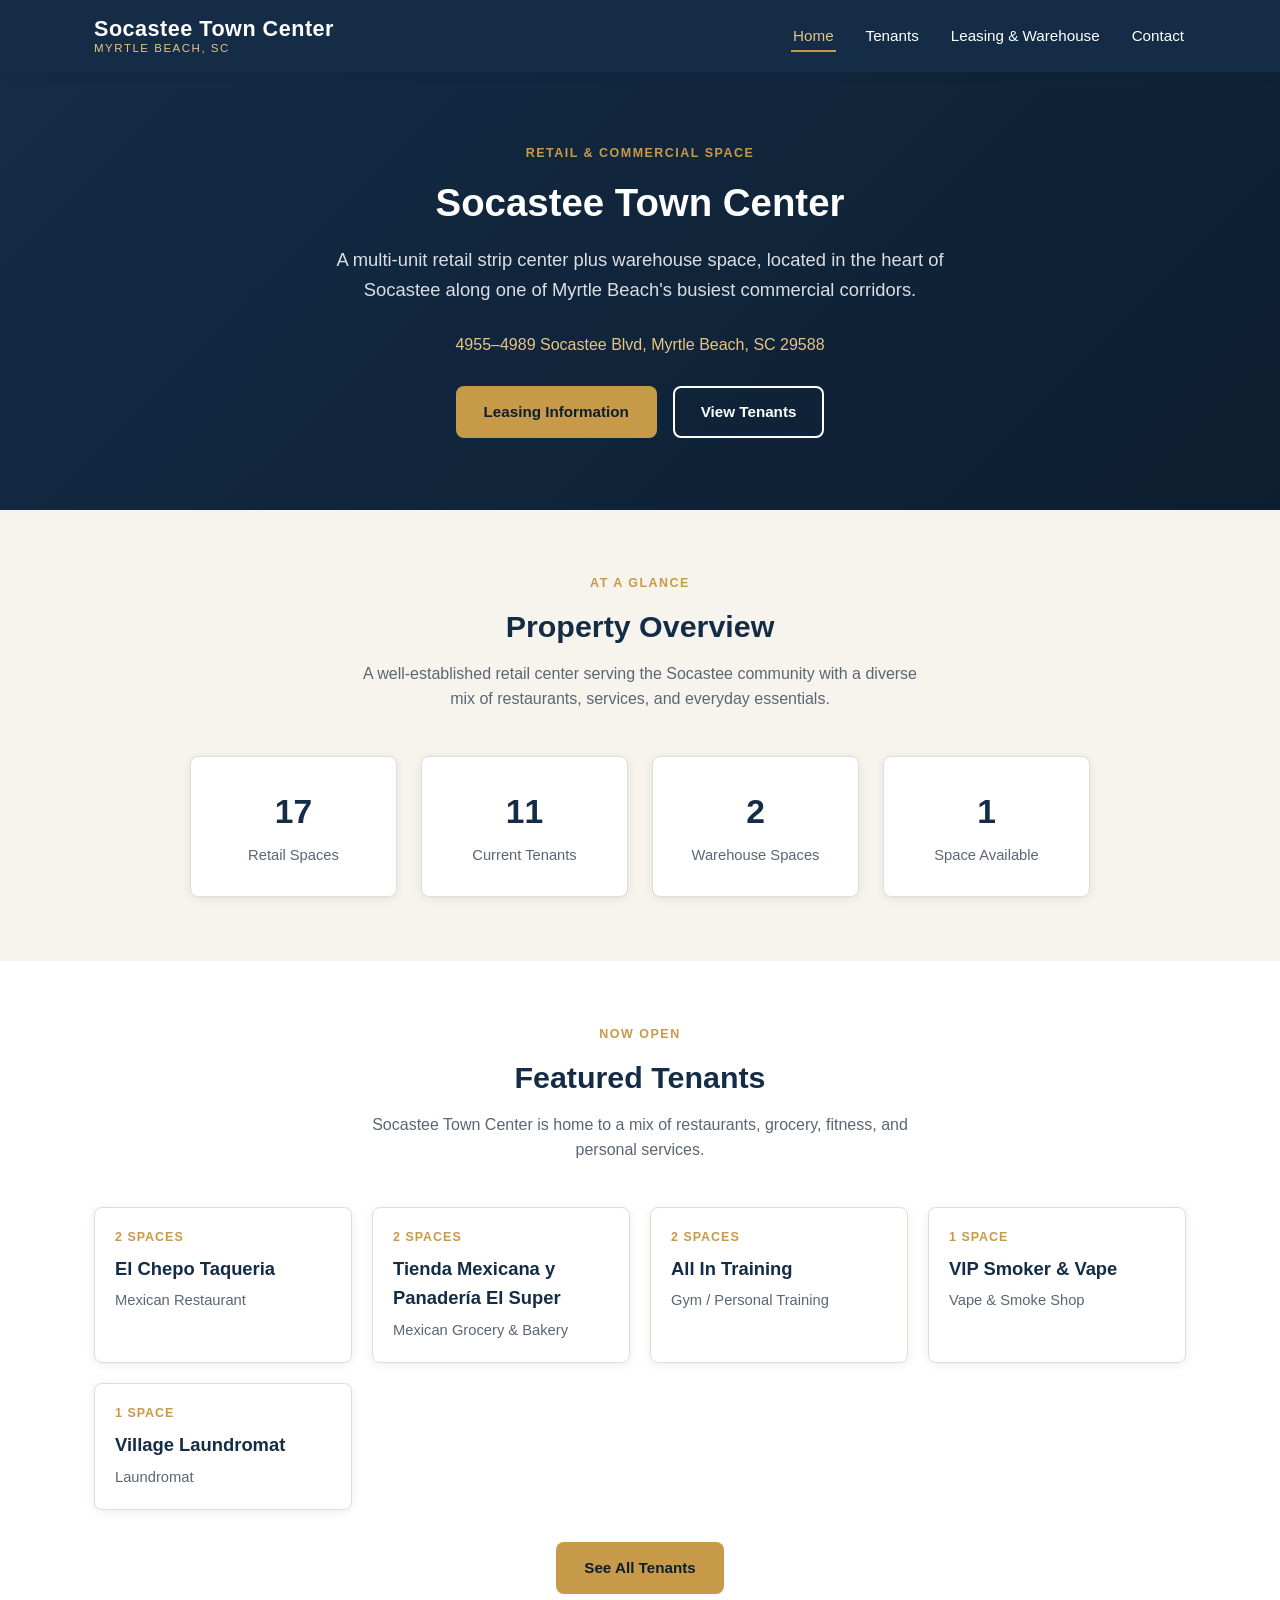
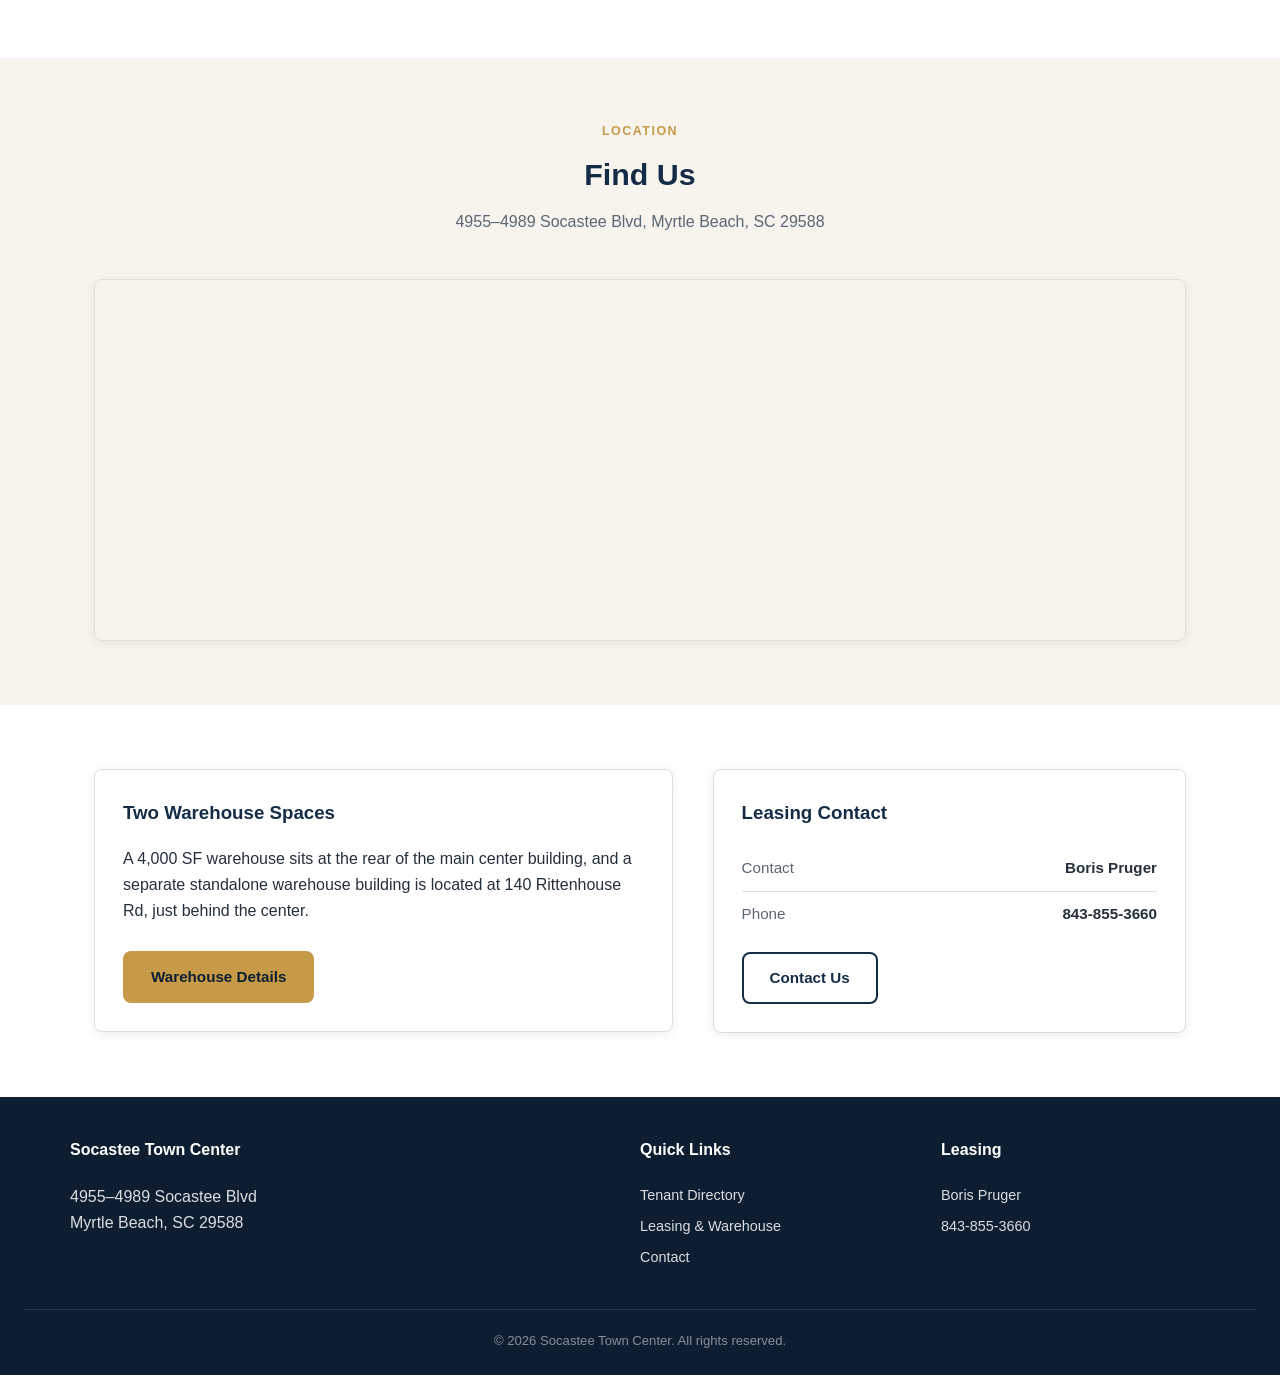
==== index.html @ 6666613f "Add Village Laundromat, update address range to 4955-4989 and tenant/space counts" ====
<!DOCTYPE html>
<html lang="en">
<head>
<meta charset="UTF-8">
<meta name="viewport" content="width=device-width, initial-scale=1.0">
<title>Socastee Town Center | Retail &amp; Warehouse Space in Myrtle Beach, SC</title>
<meta name="description" content="Socastee Town Center is a multi-unit retail strip center plus warehouse space at 4955-4989 Socastee Blvd, Myrtle Beach, SC. Leasing available.">
<link rel="stylesheet" href="css/styles.css">
</head>
<body>

<header class="site-header">
  <nav class="nav">
    <a href="index.html" class="nav-brand">
      <span class="brand-name">Socastee Town Center</span>
      <span class="brand-tag">Myrtle Beach, SC</span>
    </a>
    <button class="nav-toggle" aria-label="Toggle navigation">&#9776;</button>
    <ul class="nav-links">
      <li><a href="index.html" class="active">Home</a></li>
      <li><a href="tenants.html">Tenants</a></li>
      <li><a href="leasing.html">Leasing &amp; Warehouse</a></li>
      <li><a href="contact.html">Contact</a></li>
    </ul>
  </nav>
</header>

<section class="hero">
  <div class="container">
    <span class="eyebrow">Retail &amp; Commercial Space</span>
    <h1>Socastee Town Center</h1>
    <p>A multi-unit retail strip center plus warehouse space, located in the heart of Socastee along one of Myrtle Beach's busiest commercial corridors.</p>
    <p class="hero-address">4955&ndash;4989 Socastee Blvd, Myrtle Beach, SC 29588</p>
    <div class="btn-row">
      <a href="leasing.html" class="btn btn-gold">Leasing Information</a>
      <a href="tenants.html" class="btn btn-outline">View Tenants</a>
    </div>
  </div>
</section>

<section class="section">
  <div class="container">
    <div class="section-heading">
      <span class="eyebrow">At A Glance</span>
      <h2>Property Overview</h2>
      <p>A well-established retail center serving the Socastee community with a diverse mix of restaurants, services, and everyday essentials.</p>
    </div>
    <div class="facts-grid">
      <div class="fact-card">
        <div class="fact-number">17</div>
        <div class="fact-label">Retail Spaces</div>
      </div>
      <div class="fact-card">
        <div class="fact-number">11</div>
        <div class="fact-label">Current Tenants</div>
      </div>
      <div class="fact-card">
        <div class="fact-number">2</div>
        <div class="fact-label">Warehouse Spaces</div>
      </div>
      <div class="fact-card">
        <div class="fact-number">1</div>
        <div class="fact-label">Space Available</div>
      </div>
    </div>
  </div>
</section>

<section class="section section-alt">
  <div class="container">
    <div class="section-heading">
      <span class="eyebrow">Now Open</span>
      <h2>Featured Tenants</h2>
      <p>Socastee Town Center is home to a mix of restaurants, grocery, fitness, and personal services.</p>
    </div>
    <div class="tenant-grid">
      <div class="tenant-card">
        <span class="suite">2 Spaces</span>
        <span class="tenant-name">El Chepo Taqueria</span>
        <span class="tenant-category">Mexican Restaurant</span>
      </div>
      <div class="tenant-card">
        <span class="suite">2 Spaces</span>
        <span class="tenant-name">Tienda Mexicana y Panader&iacute;a El Super</span>
        <span class="tenant-category">Mexican Grocery &amp; Bakery</span>
      </div>
      <div class="tenant-card">
        <span class="suite">2 Spaces</span>
        <span class="tenant-name">All In Training</span>
        <span class="tenant-category">Gym / Personal Training</span>
      </div>
      <div class="tenant-card">
        <span class="suite">1 Space</span>
        <span class="tenant-name">VIP Smoker &amp; Vape</span>
        <span class="tenant-category">Vape &amp; Smoke Shop</span>
      </div>
      <div class="tenant-card">
        <span class="suite">1 Space</span>
        <span class="tenant-name">Village Laundromat</span>
        <span class="tenant-category">Laundromat</span>
      </div>
    </div>
    <div style="text-align:center; margin-top:32px;">
      <a href="tenants.html" class="btn btn-gold">See All Tenants</a>
    </div>
  </div>
</section>

<section class="section">
  <div class="container">
    <div class="section-heading">
      <span class="eyebrow">Location</span>
      <h2>Find Us</h2>
      <p>4955&ndash;4989 Socastee Blvd, Myrtle Beach, SC 29588</p>
    </div>
    <div class="map-wrap">
      <iframe
        src="https://www.google.com/maps?q=4979+Socastee+Blvd,+Myrtle+Beach,+SC+29588&output=embed"
        loading="lazy"
        referrerpolicy="no-referrer-when-downgrade"
        title="Map of Socastee Town Center">
      </iframe>
    </div>
  </div>
</section>

<section class="section section-alt">
  <div class="container">
    <div class="info-split">
      <div class="info-card">
        <h3>Two Warehouse Spaces</h3>
        <p>A 4,000 SF warehouse sits at the rear of the main center building, and a separate standalone warehouse building is located at 140 Rittenhouse Rd, just behind the center.</p>
        <a href="leasing.html" class="btn btn-gold" style="margin-top:12px;">Warehouse Details</a>
      </div>
      <div class="info-card">
        <h3>Leasing Contact</h3>
        <ul class="info-list">
          <li><span class="label">Contact</span><span class="value">Boris Pruger</span></li>
          <li><span class="label">Phone</span><span class="value"><a href="tel:8438553660">843-855-3660</a></span></li>
        </ul>
        <a href="contact.html" class="btn btn-outline" style="margin-top:16px; border-color:var(--navy); color:var(--navy);">Contact Us</a>
      </div>
    </div>
  </div>
</section>

<footer class="site-footer">
  <div class="footer-grid">
    <div>
      <h4>Socastee Town Center</h4>
      <p>4955&ndash;4989 Socastee Blvd<br>Myrtle Beach, SC 29588</p>
    </div>
    <div>
      <h4>Quick Links</h4>
      <ul>
        <li><a href="tenants.html">Tenant Directory</a></li>
        <li><a href="leasing.html">Leasing &amp; Warehouse</a></li>
        <li><a href="contact.html">Contact</a></li>
      </ul>
    </div>
    <div>
      <h4>Leasing</h4>
      <ul>
        <li>Boris Pruger</li>
        <li><a href="tel:8438553660">843-855-3660</a></li>
      </ul>
    </div>
  </div>
  <div class="footer-bottom">
    &copy; <span id="year"></span> Socastee Town Center. All rights reserved.
  </div>
</footer>

<script src="js/main.js"></script>
</body>
</html>
---- css/styles.css ----
/* Socastee Town Center - shared styles */

:root {
  --navy: #142c46;
  --navy-dark: #0d1e30;
  --gold: #c79a49;
  --gold-light: #e4c483;
  --cream: #f7f4ee;
  --text: #24303d;
  --text-light: #5b6673;
  --white: #ffffff;
  --border: #e2ddd2;
  --radius: 8px;
  --shadow: 0 2px 10px rgba(20, 44, 70, 0.08);
}

* {
  box-sizing: border-box;
}

html {
  scroll-behavior: smooth;
}

body {
  margin: 0;
  font-family: "Segoe UI", Helvetica, Arial, sans-serif;
  color: var(--text);
  background: var(--cream);
  line-height: 1.6;
}

a {
  color: inherit;
  text-decoration: none;
}

img {
  max-width: 100%;
  display: block;
}

.container {
  width: 100%;
  max-width: 1140px;
  margin: 0 auto;
  padding: 0 24px;
}

/* Header / Nav */
.site-header {
  background: var(--navy);
  color: var(--white);
  position: sticky;
  top: 0;
  z-index: 100;
  box-shadow: var(--shadow);
}

.nav {
  display: flex;
  align-items: center;
  justify-content: space-between;
  padding: 16px 24px;
  max-width: 1140px;
  margin: 0 auto;
}

.nav-brand {
  display: flex;
  flex-direction: column;
  line-height: 1.2;
}

.nav-brand .brand-name {
  font-size: 1.35rem;
  font-weight: 700;
  letter-spacing: 0.5px;
  color: var(--white);
}

.nav-brand .brand-tag {
  font-size: 0.72rem;
  text-transform: uppercase;
  letter-spacing: 1.5px;
  color: var(--gold-light);
}

.nav-links {
  display: flex;
  gap: 28px;
  list-style: none;
  margin: 0;
  padding: 0;
}

.nav-links a {
  font-size: 0.95rem;
  font-weight: 500;
  color: var(--white);
  padding: 6px 2px;
  border-bottom: 2px solid transparent;
  transition: border-color 0.2s ease, color 0.2s ease;
}

.nav-links a:hover,
.nav-links a.active {
  color: var(--gold-light);
  border-bottom-color: var(--gold);
}

.nav-toggle {
  display: none;
  background: none;
  border: 1px solid rgba(255, 255, 255, 0.4);
  border-radius: 6px;
  color: var(--white);
  font-size: 1.1rem;
  padding: 6px 10px;
  cursor: pointer;
}

/* Hero */
.hero {
  background: linear-gradient(135deg, var(--navy) 0%, var(--navy-dark) 100%);
  color: var(--white);
  padding: 72px 24px;
  text-align: center;
}

.hero h1 {
  font-size: 2.4rem;
  margin: 0 0 12px;
}

.hero p {
  font-size: 1.15rem;
  color: rgba(255, 255, 255, 0.85);
  max-width: 640px;
  margin: 0 auto 28px;
}

.hero .hero-address {
  font-size: 1rem;
  color: var(--gold-light);
  margin-bottom: 28px;
}

.btn {
  display: inline-block;
  padding: 12px 26px;
  border-radius: var(--radius);
  font-weight: 600;
  font-size: 0.95rem;
  cursor: pointer;
  border: 2px solid transparent;
  transition: transform 0.15s ease, box-shadow 0.15s ease;
}

.btn:hover {
  transform: translateY(-1px);
}

.btn-gold {
  background: var(--gold);
  color: var(--navy-dark);
}

.btn-gold:hover {
  background: var(--gold-light);
}

.btn-outline {
  background: transparent;
  border-color: var(--white);
  color: var(--white);
}

.btn-outline:hover {
  background: rgba(255, 255, 255, 0.1);
}

.btn-row {
  display: flex;
  gap: 16px;
  justify-content: center;
  flex-wrap: wrap;
}

/* Sections */
.section {
  padding: 64px 24px;
}

.section-alt {
  background: var(--white);
}

.section-heading {
  text-align: center;
  margin-bottom: 44px;
}

.section-heading h2 {
  font-size: 1.9rem;
  margin: 0 0 10px;
  color: var(--navy);
}

.section-heading p {
  color: var(--text-light);
  max-width: 560px;
  margin: 0 auto;
}

.eyebrow {
  text-transform: uppercase;
  letter-spacing: 1.5px;
  font-size: 0.78rem;
  font-weight: 700;
  color: var(--gold);
  display: block;
  margin-bottom: 8px;
}

/* Facts / stats */
.facts-grid {
  display: grid;
  grid-template-columns: repeat(auto-fit, minmax(160px, 1fr));
  gap: 24px;
  max-width: 900px;
  margin: 0 auto;
}

.fact-card {
  background: var(--white);
  border: 1px solid var(--border);
  border-radius: var(--radius);
  padding: 28px 16px;
  text-align: center;
  box-shadow: var(--shadow);
}

.fact-card .fact-number {
  font-size: 2.1rem;
  font-weight: 700;
  color: var(--navy);
}

.fact-card .fact-label {
  color: var(--text-light);
  font-size: 0.92rem;
  margin-top: 6px;
}

/* Tenant cards */
.tenant-grid {
  display: grid;
  grid-template-columns: repeat(auto-fill, minmax(240px, 1fr));
  gap: 20px;
}

.tenant-card {
  background: var(--white);
  border: 1px solid var(--border);
  border-radius: var(--radius);
  padding: 20px;
  box-shadow: var(--shadow);
  display: flex;
  flex-direction: column;
  gap: 6px;
}

.tenant-card .suite {
  font-size: 0.78rem;
  text-transform: uppercase;
  letter-spacing: 1px;
  color: var(--gold);
  font-weight: 700;
}

.tenant-card .tenant-name {
  font-size: 1.15rem;
  font-weight: 700;
  color: var(--navy);
}

.tenant-card .tenant-category {
  color: var(--text-light);
  font-size: 0.92rem;
}

.tenant-card .two-space-badge {
  display: inline-block;
  margin-top: 4px;
  font-size: 0.75rem;
  background: var(--cream);
  border: 1px solid var(--border);
  color: var(--text-light);
  padding: 2px 8px;
  border-radius: 20px;
  width: fit-content;
}

.tenant-card--placeholder {
  border: 1px dashed #c7b98f;
  background: #fbf8f1;
}

.tenant-card--placeholder .tenant-name {
  color: var(--text-light);
  font-style: italic;
}

.needs-info-badge {
  display: inline-block;
  margin-top: 4px;
  font-size: 0.72rem;
  font-weight: 700;
  text-transform: uppercase;
  letter-spacing: 0.5px;
  color: #9a6b1f;
  background: #f3e3c4;
  padding: 3px 8px;
  border-radius: 4px;
  width: fit-content;
}

/* Warehouse / leasing */
.info-split {
  display: grid;
  grid-template-columns: 1.1fr 0.9fr;
  gap: 40px;
  align-items: start;
}

@media (max-width: 800px) {
  .info-split {
    grid-template-columns: 1fr;
  }
}

.info-card {
  background: var(--white);
  border: 1px solid var(--border);
  border-radius: var(--radius);
  padding: 28px;
  box-shadow: var(--shadow);
}

.info-card h3 {
  color: var(--navy);
  margin-top: 0;
}

.info-list {
  list-style: none;
  padding: 0;
  margin: 16px 0 0;
}

.info-list li {
  padding: 10px 0;
  border-bottom: 1px solid var(--border);
  display: flex;
  justify-content: space-between;
  gap: 16px;
  font-size: 0.95rem;
}

.info-list li:last-child {
  border-bottom: none;
}

.info-list .label {
  color: var(--text-light);
}

.info-list .value {
  font-weight: 600;
  text-align: right;
}

/* Map */
.map-wrap {
  border-radius: var(--radius);
  overflow: hidden;
  box-shadow: var(--shadow);
  border: 1px solid var(--border);
}

.map-wrap iframe {
  width: 100%;
  height: 360px;
  border: 0;
  display: block;
}

/* Contact form */
.contact-grid {
  display: grid;
  grid-template-columns: 1fr 1fr;
  gap: 40px;
}

@media (max-width: 800px) {
  .contact-grid {
    grid-template-columns: 1fr;
  }
}

.form-group {
  margin-bottom: 18px;
}

.form-group label {
  display: block;
  font-size: 0.88rem;
  font-weight: 600;
  margin-bottom: 6px;
  color: var(--navy);
}

.form-group input,
.form-group textarea {
  width: 100%;
  padding: 10px 12px;
  border: 1px solid var(--border);
  border-radius: 6px;
  font-family: inherit;
  font-size: 0.95rem;
  background: var(--white);
}

.form-group textarea {
  resize: vertical;
  min-height: 120px;
}

/* Footer */
.site-footer {
  background: var(--navy-dark);
  color: rgba(255, 255, 255, 0.85);
  padding: 40px 24px 24px;
}

.footer-grid {
  display: grid;
  grid-template-columns: 2fr 1fr 1fr;
  gap: 32px;
  max-width: 1140px;
  margin: 0 auto;
}

@media (max-width: 700px) {
  .footer-grid {
    grid-template-columns: 1fr;
  }
}

.site-footer h4 {
  color: var(--white);
  margin-top: 0;
  font-size: 1rem;
}

.site-footer ul {
  list-style: none;
  padding: 0;
  margin: 0;
}

.site-footer li {
  margin-bottom: 8px;
  font-size: 0.9rem;
}

.site-footer a:hover {
  color: var(--gold-light);
}

.footer-bottom {
  text-align: center;
  font-size: 0.82rem;
  color: rgba(255, 255, 255, 0.5);
  margin-top: 32px;
  padding-top: 20px;
  border-top: 1px solid rgba(255, 255, 255, 0.1);
}

/* Page header (interior pages) */
.page-header {
  background: var(--navy);
  color: var(--white);
  padding: 48px 24px;
  text-align: center;
}

.page-header h1 {
  margin: 0 0 8px;
  font-size: 2rem;
}

.page-header p {
  color: rgba(255, 255, 255, 0.8);
  margin: 0;
}

/* Mobile nav */
@media (max-width: 760px) {
  .nav-toggle {
    display: inline-block;
  }

  .nav-links {
    position: absolute;
    top: 100%;
    left: 0;
    right: 0;
    background: var(--navy);
    flex-direction: column;
    gap: 0;
    max-height: 0;
    overflow: hidden;
    transition: max-height 0.25s ease;
  }

  .nav-links.open {
    max-height: 400px;
  }

  .nav-links li {
    border-top: 1px solid rgba(255, 255, 255, 0.1);
  }

  .nav-links a {
    display: block;
    padding: 14px 24px;
    border-bottom: none;
  }
}
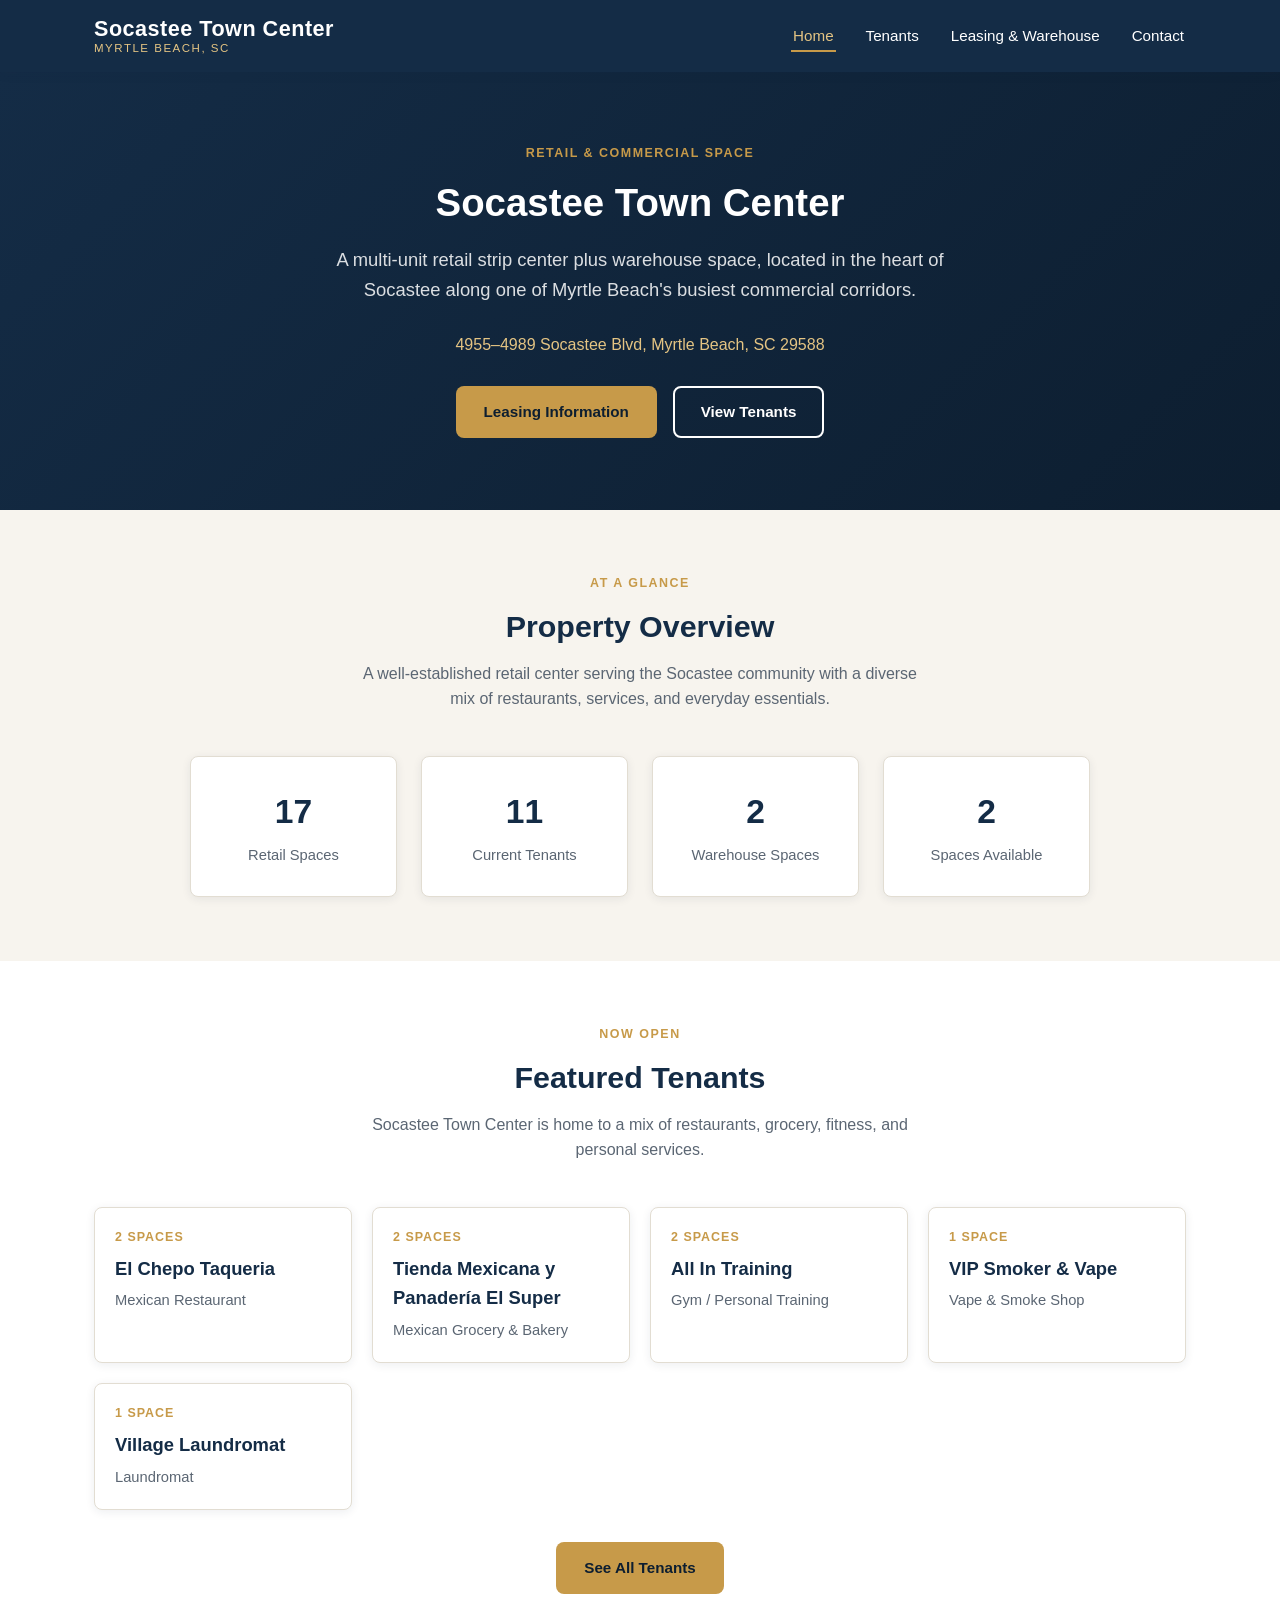
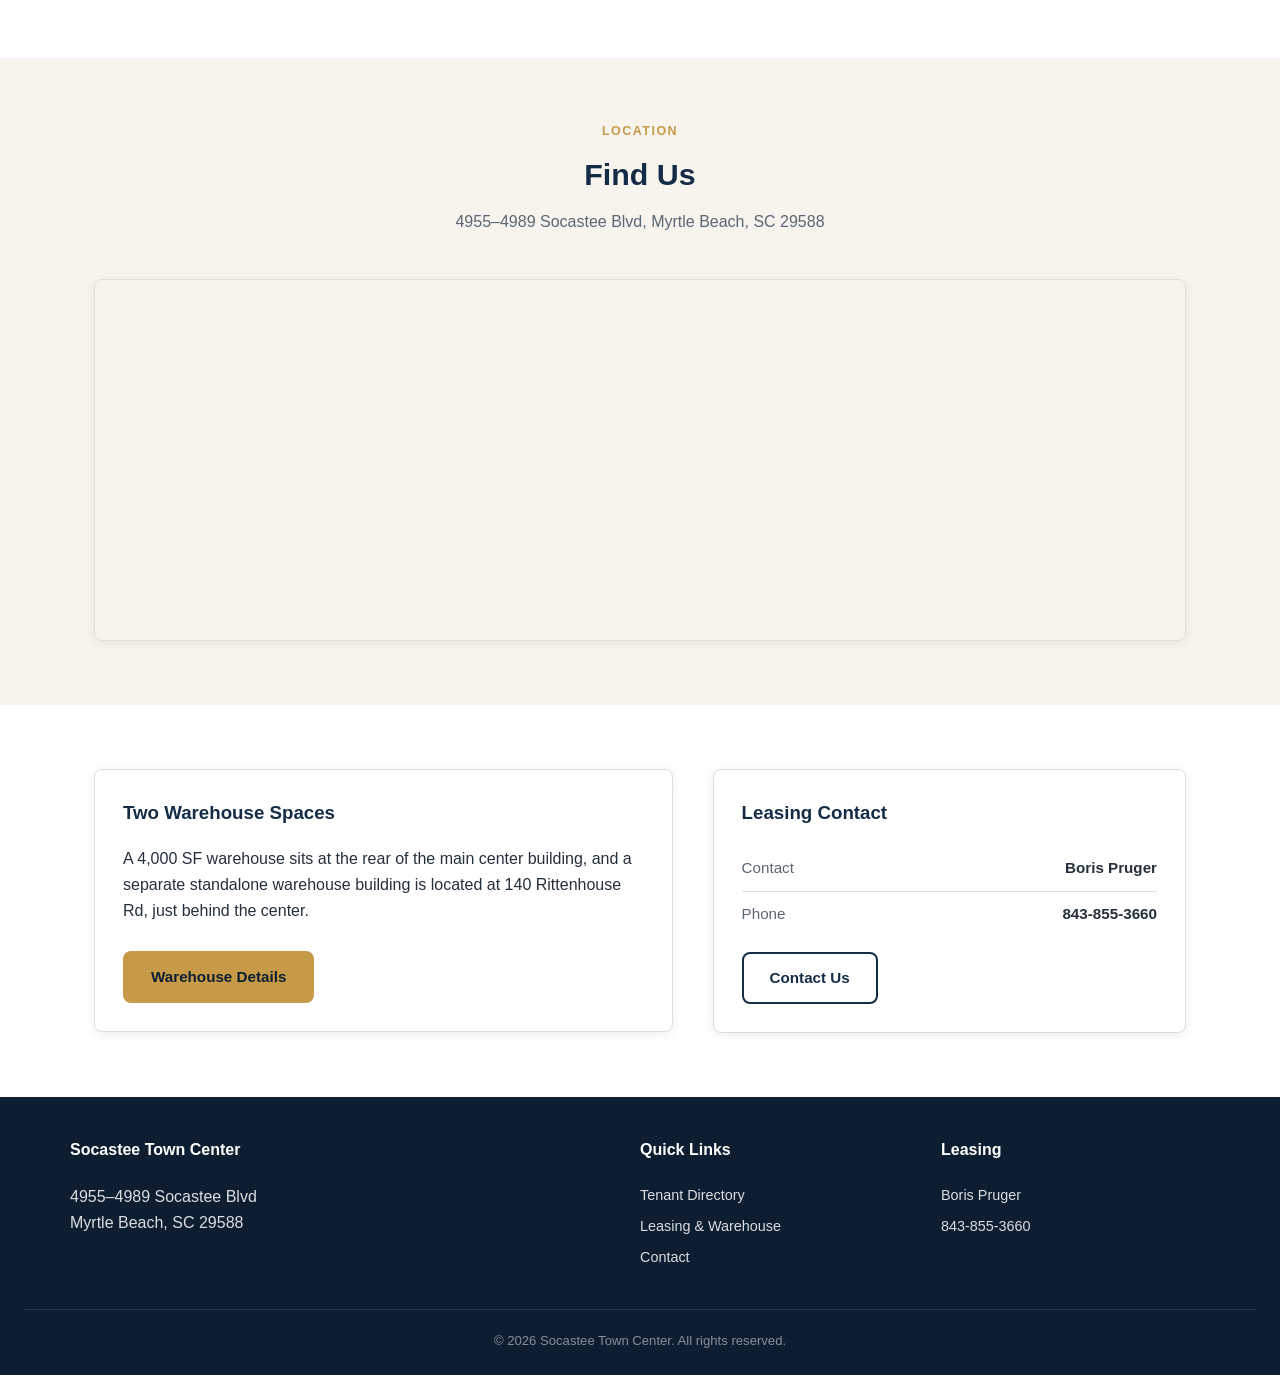
==== commit 1cbe82ad: "Add warehouse as second available space, link inquiries to contact page" ====
--- a/index.html
+++ b/index.html
@@ -59,8 +59,8 @@
         <div class="fact-label">Warehouse Spaces</div>
       </div>
       <div class="fact-card">
-        <div class="fact-number">1</div>
-        <div class="fact-label">Space Available</div>
+        <div class="fact-number">2</div>
+        <div class="fact-label">Spaces Available</div>
       </div>
     </div>
   </div>
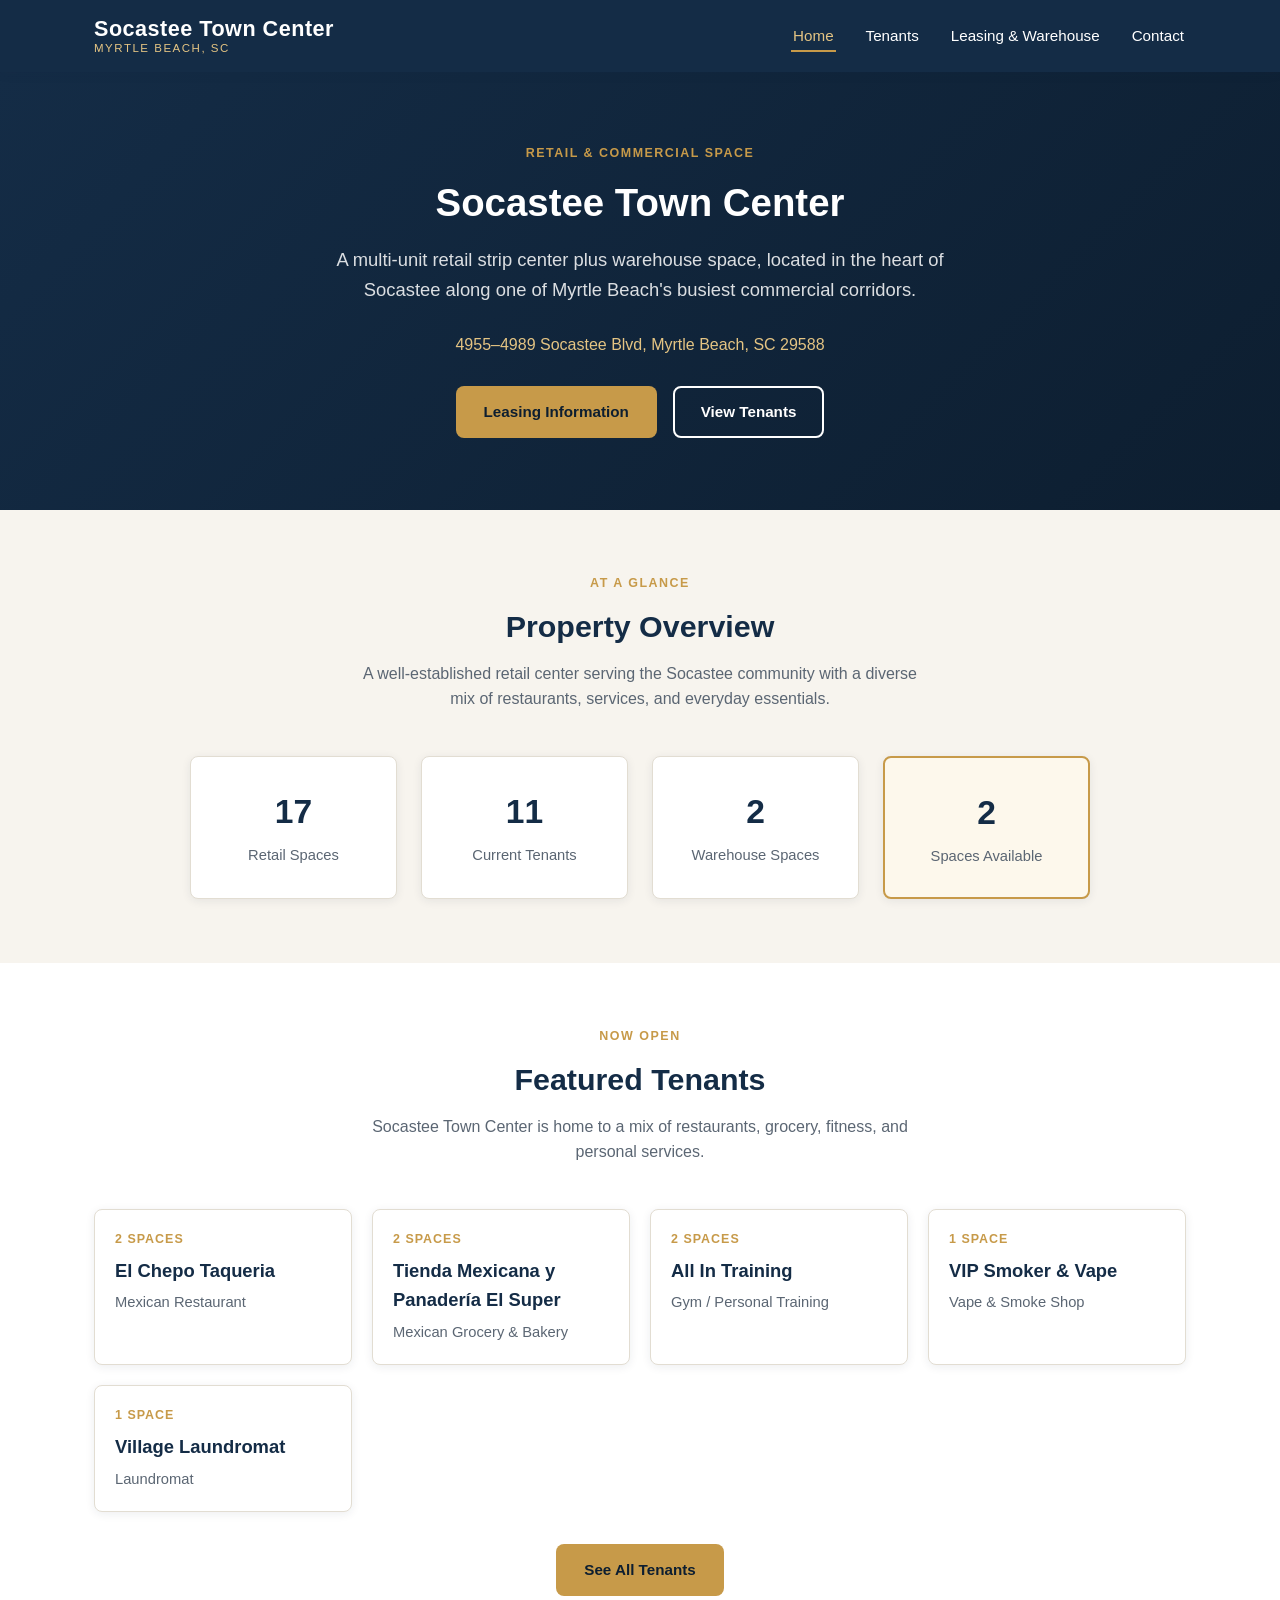
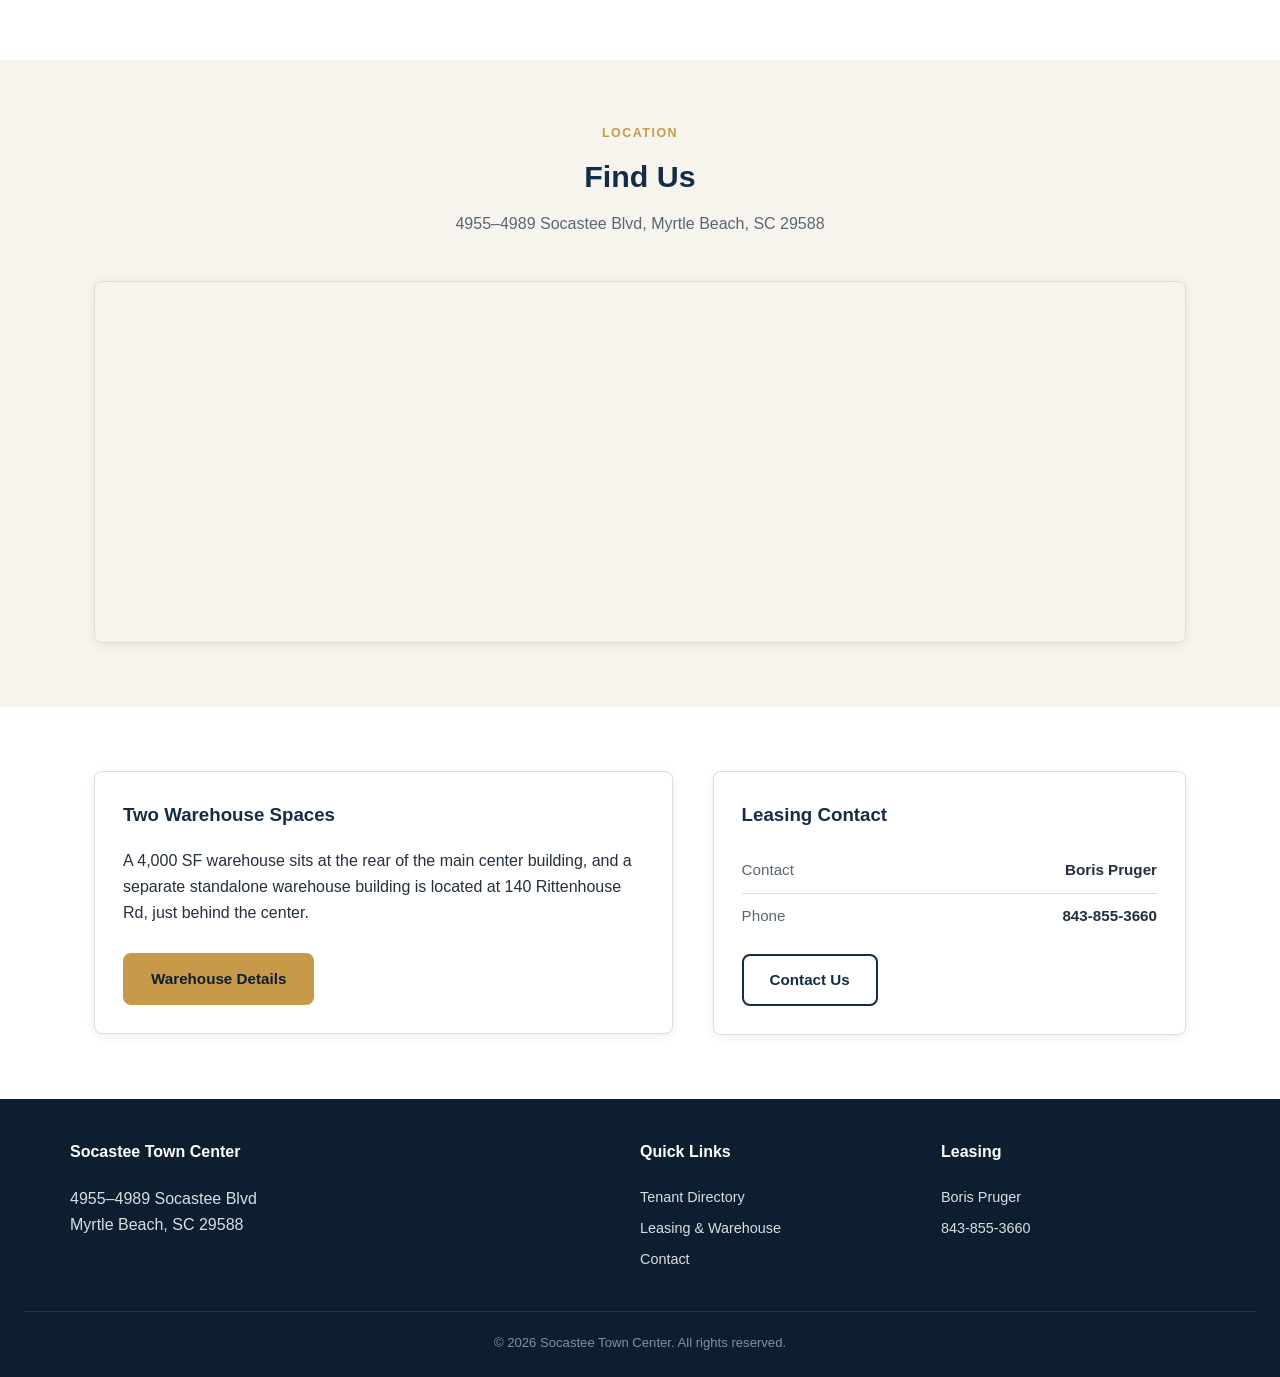
==== commit 73f3f209: "Match Spaces Available fact card styling to available-space cards" ====
--- a/index.html
+++ b/index.html
@@ -58,10 +58,10 @@
         <div class="fact-number">2</div>
         <div class="fact-label">Warehouse Spaces</div>
       </div>
-      <div class="fact-card">
+      <a href="contact.html" class="fact-card fact-card--link" style="border: 2px solid var(--gold); background:#fdf8ec;">
         <div class="fact-number">2</div>
         <div class="fact-label">Spaces Available</div>
-      </div>
+      </a>
     </div>
   </div>
 </section>
--- a/css/styles.css
+++ b/css/styles.css
@@ -253,6 +253,18 @@
   margin-top: 6px;
 }
 
+.fact-card--link {
+  display: block;
+  text-decoration: none;
+  transition: transform 0.15s ease, box-shadow 0.15s ease;
+}
+
+.fact-card--link:hover {
+  transform: translateY(-2px);
+  box-shadow: 0 4px 16px rgba(20, 44, 70, 0.14);
+  border-color: var(--gold);
+}
+
 /* Tenant cards */
 .tenant-grid {
   display: grid;
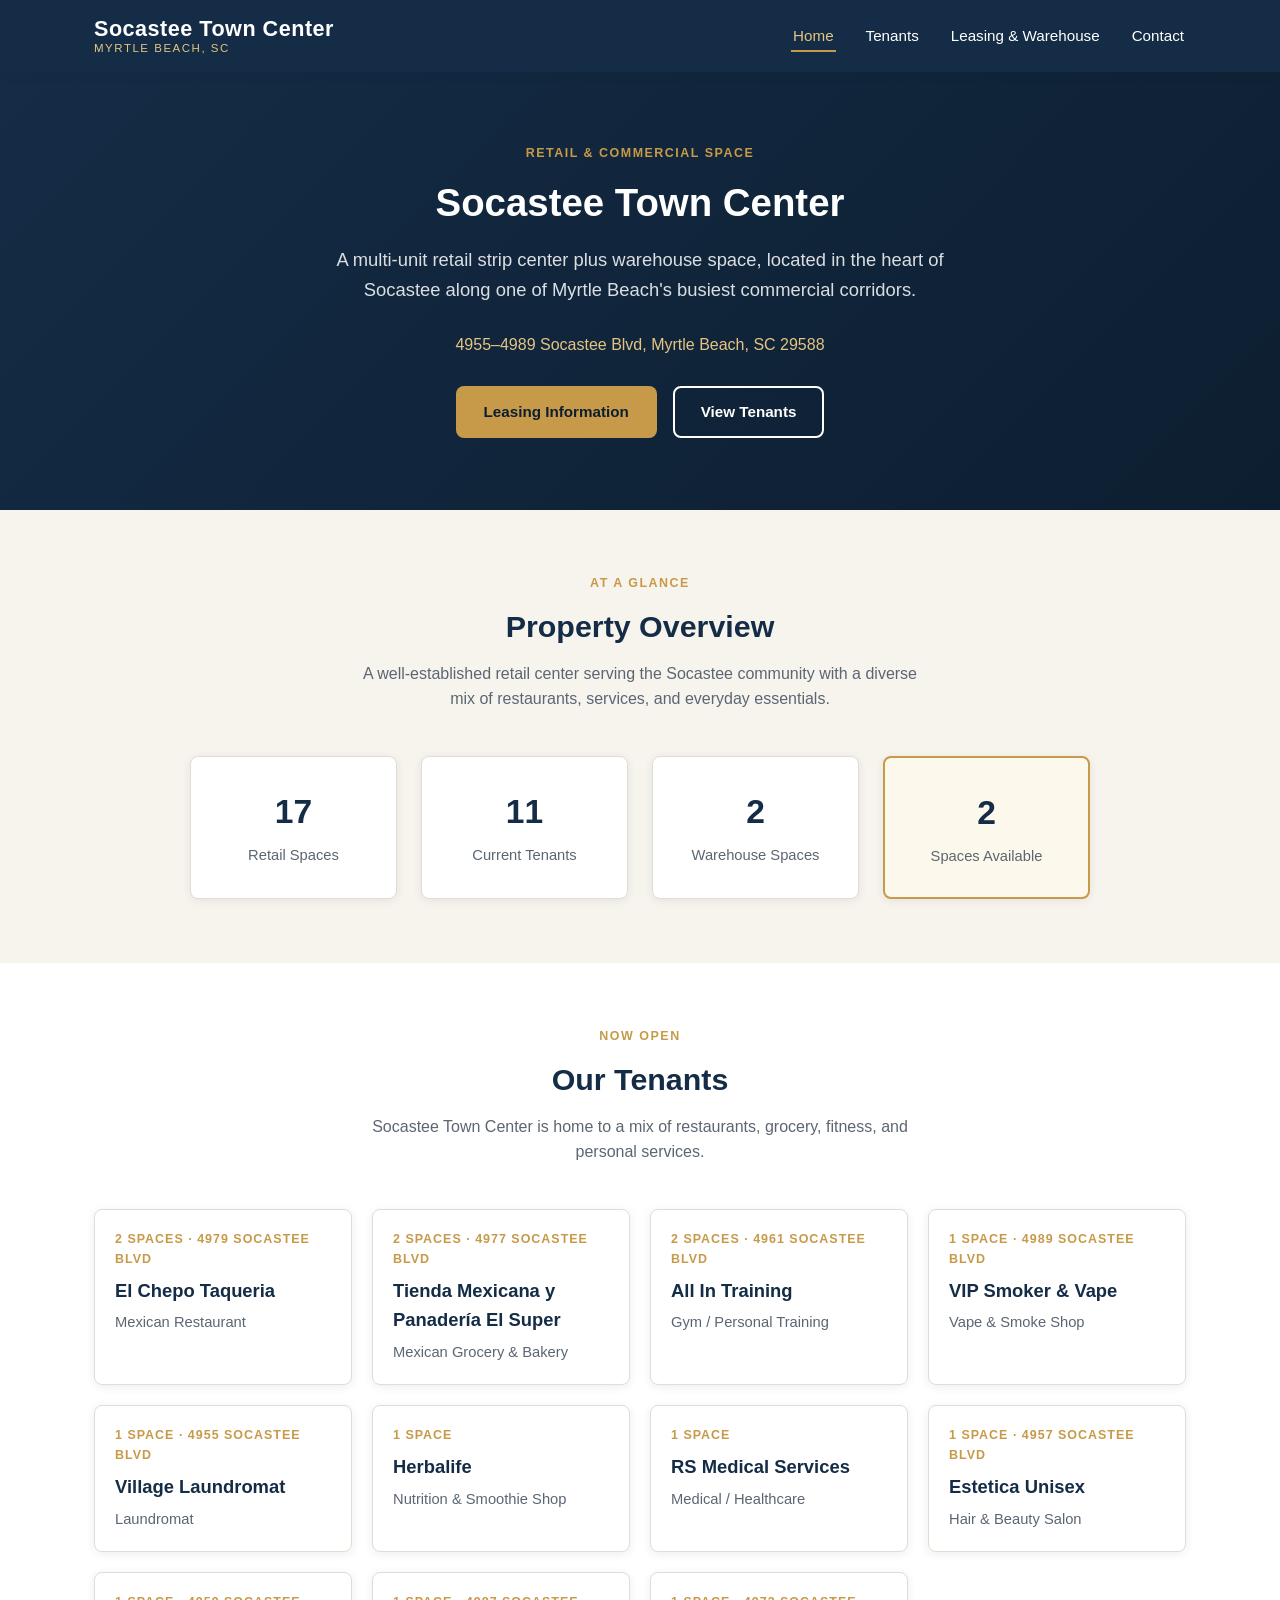
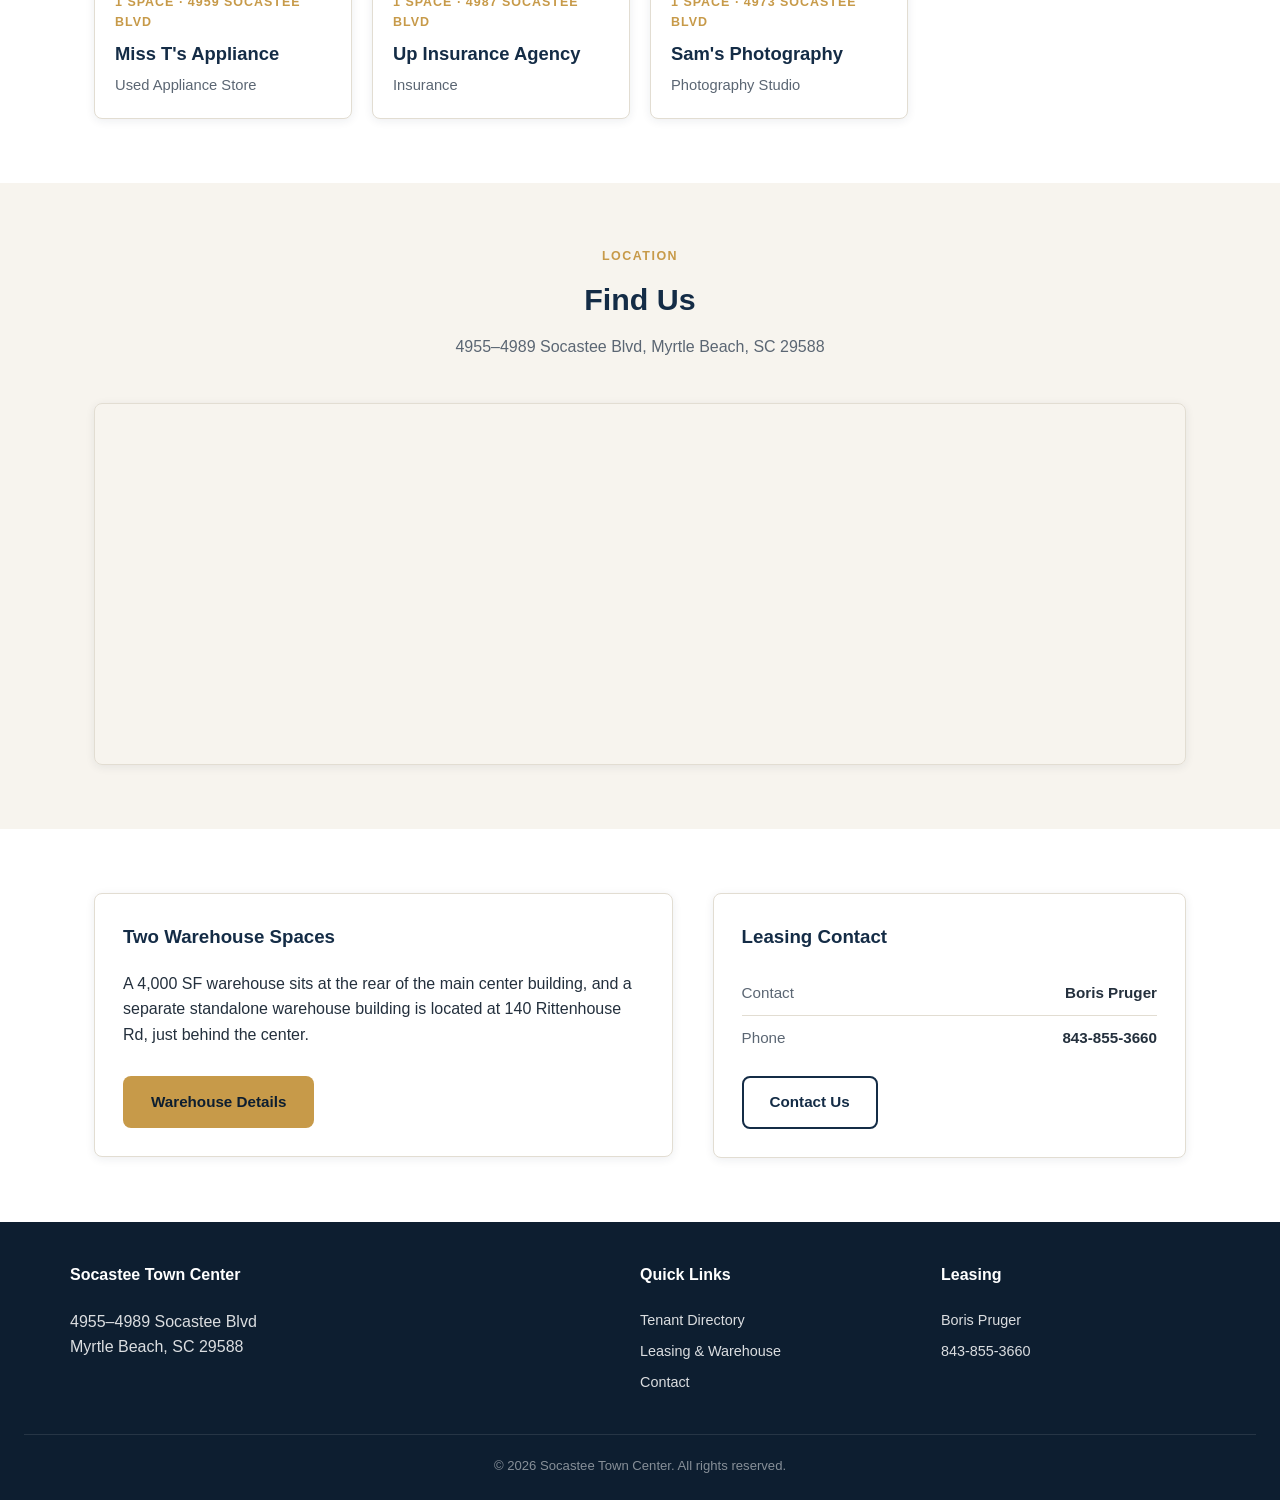
==== commit 1e74e9b0: "Replace featured tenants section with full tenant list on homepage" ====
--- a/index.html
+++ b/index.html
@@ -70,38 +70,65 @@
   <div class="container">
     <div class="section-heading">
       <span class="eyebrow">Now Open</span>
-      <h2>Featured Tenants</h2>
+      <h2>Our Tenants</h2>
       <p>Socastee Town Center is home to a mix of restaurants, grocery, fitness, and personal services.</p>
     </div>
     <div class="tenant-grid">
       <div class="tenant-card">
-        <span class="suite">2 Spaces</span>
+        <span class="suite">2 Spaces &middot; 4979 Socastee Blvd</span>
         <span class="tenant-name">El Chepo Taqueria</span>
         <span class="tenant-category">Mexican Restaurant</span>
       </div>
       <div class="tenant-card">
-        <span class="suite">2 Spaces</span>
+        <span class="suite">2 Spaces &middot; 4977 Socastee Blvd</span>
         <span class="tenant-name">Tienda Mexicana y Panader&iacute;a El Super</span>
         <span class="tenant-category">Mexican Grocery &amp; Bakery</span>
       </div>
       <div class="tenant-card">
-        <span class="suite">2 Spaces</span>
+        <span class="suite">2 Spaces &middot; 4961 Socastee Blvd</span>
         <span class="tenant-name">All In Training</span>
         <span class="tenant-category">Gym / Personal Training</span>
       </div>
       <div class="tenant-card">
-        <span class="suite">1 Space</span>
+        <span class="suite">1 Space &middot; 4989 Socastee Blvd</span>
         <span class="tenant-name">VIP Smoker &amp; Vape</span>
         <span class="tenant-category">Vape &amp; Smoke Shop</span>
       </div>
       <div class="tenant-card">
-        <span class="suite">1 Space</span>
+        <span class="suite">1 Space &middot; 4955 Socastee Blvd</span>
         <span class="tenant-name">Village Laundromat</span>
         <span class="tenant-category">Laundromat</span>
       </div>
-    </div>
-    <div style="text-align:center; margin-top:32px;">
-      <a href="tenants.html" class="btn btn-gold">See All Tenants</a>
+      <div class="tenant-card">
+        <span class="suite">1 Space</span>
+        <span class="tenant-name">Herbalife</span>
+        <span class="tenant-category">Nutrition &amp; Smoothie Shop</span>
+      </div>
+      <div class="tenant-card">
+        <span class="suite">1 Space</span>
+        <span class="tenant-name">RS Medical Services</span>
+        <span class="tenant-category">Medical / Healthcare</span>
+      </div>
+      <div class="tenant-card">
+        <span class="suite">1 Space &middot; 4957 Socastee Blvd</span>
+        <span class="tenant-name">Estetica Unisex</span>
+        <span class="tenant-category">Hair &amp; Beauty Salon</span>
+      </div>
+      <div class="tenant-card">
+        <span class="suite">1 Space &middot; 4959 Socastee Blvd</span>
+        <span class="tenant-name">Miss T's Appliance</span>
+        <span class="tenant-category">Used Appliance Store</span>
+      </div>
+      <div class="tenant-card">
+        <span class="suite">1 Space &middot; 4987 Socastee Blvd</span>
+        <span class="tenant-name">Up Insurance Agency</span>
+        <span class="tenant-category">Insurance</span>
+      </div>
+      <div class="tenant-card">
+        <span class="suite">1 Space &middot; 4973 Socastee Blvd</span>
+        <span class="tenant-name">Sam's Photography</span>
+        <span class="tenant-category">Photography Studio</span>
+      </div>
     </div>
   </div>
 </section>
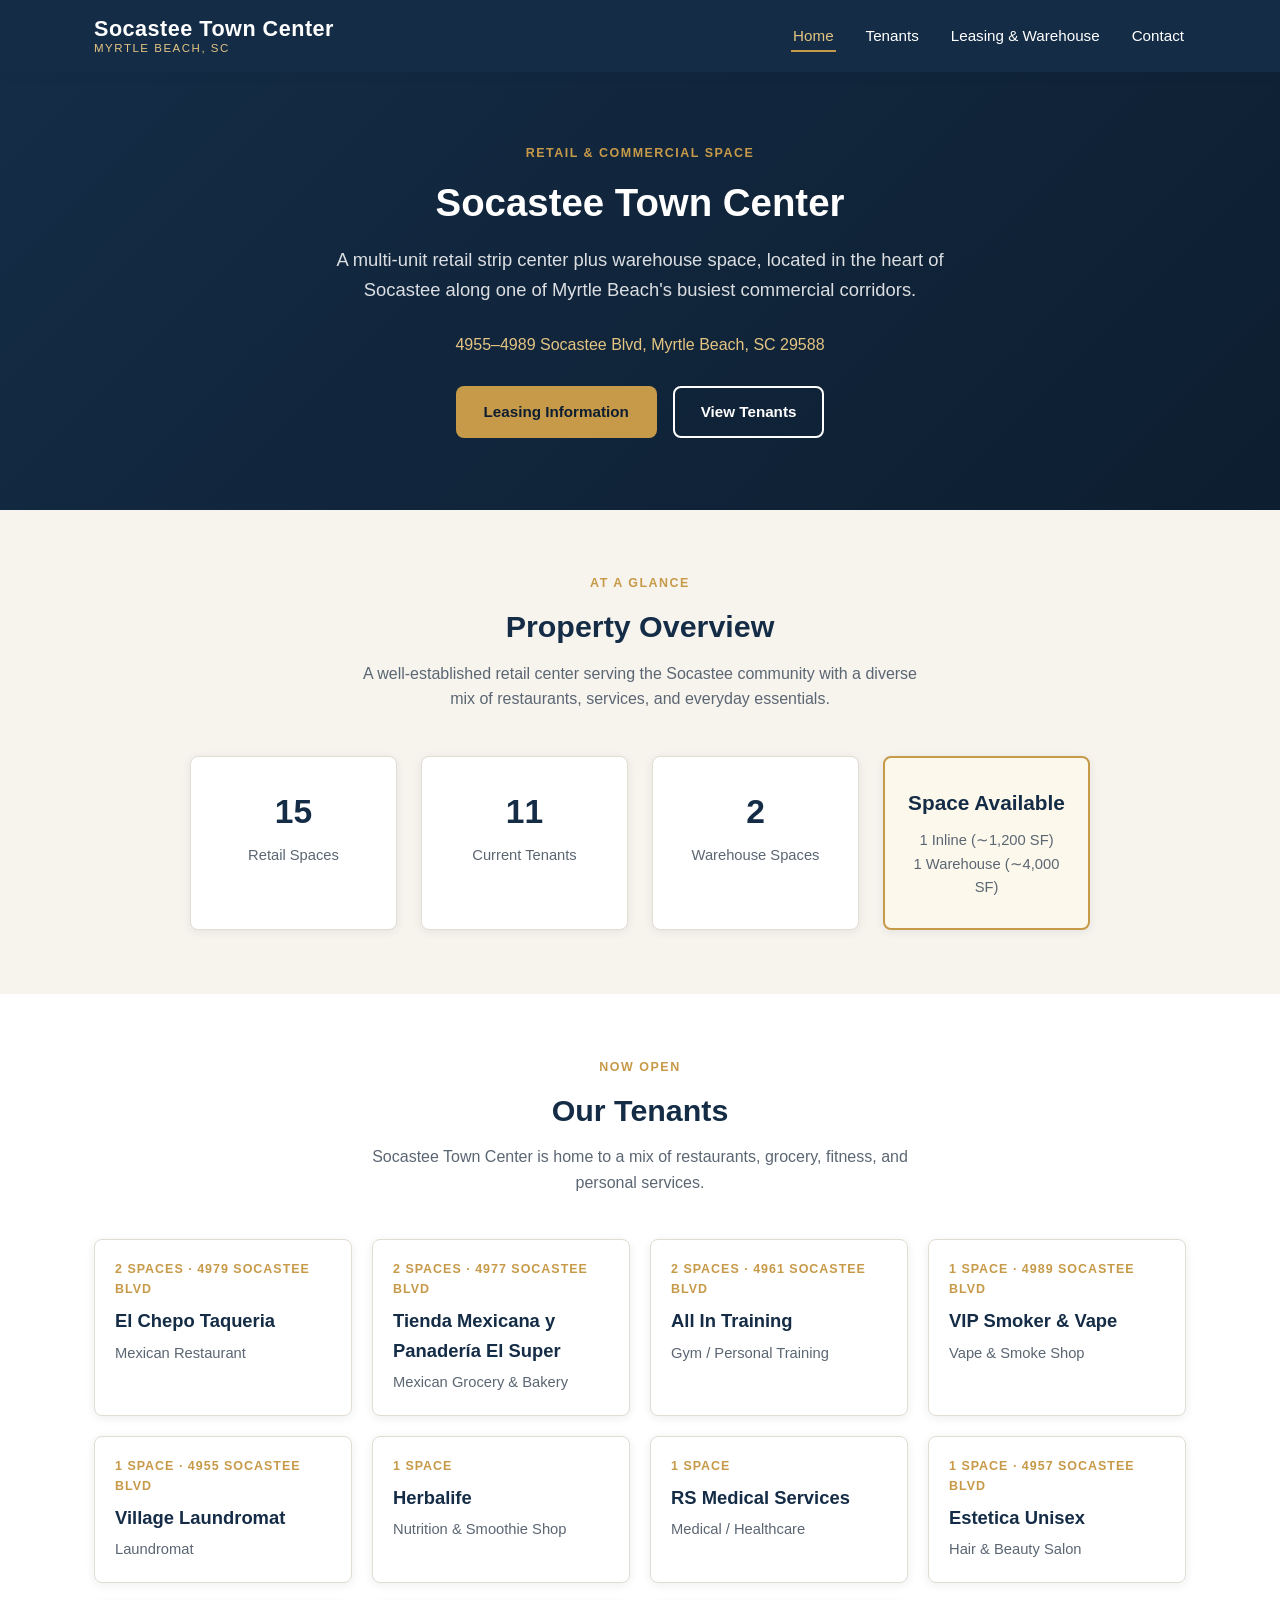
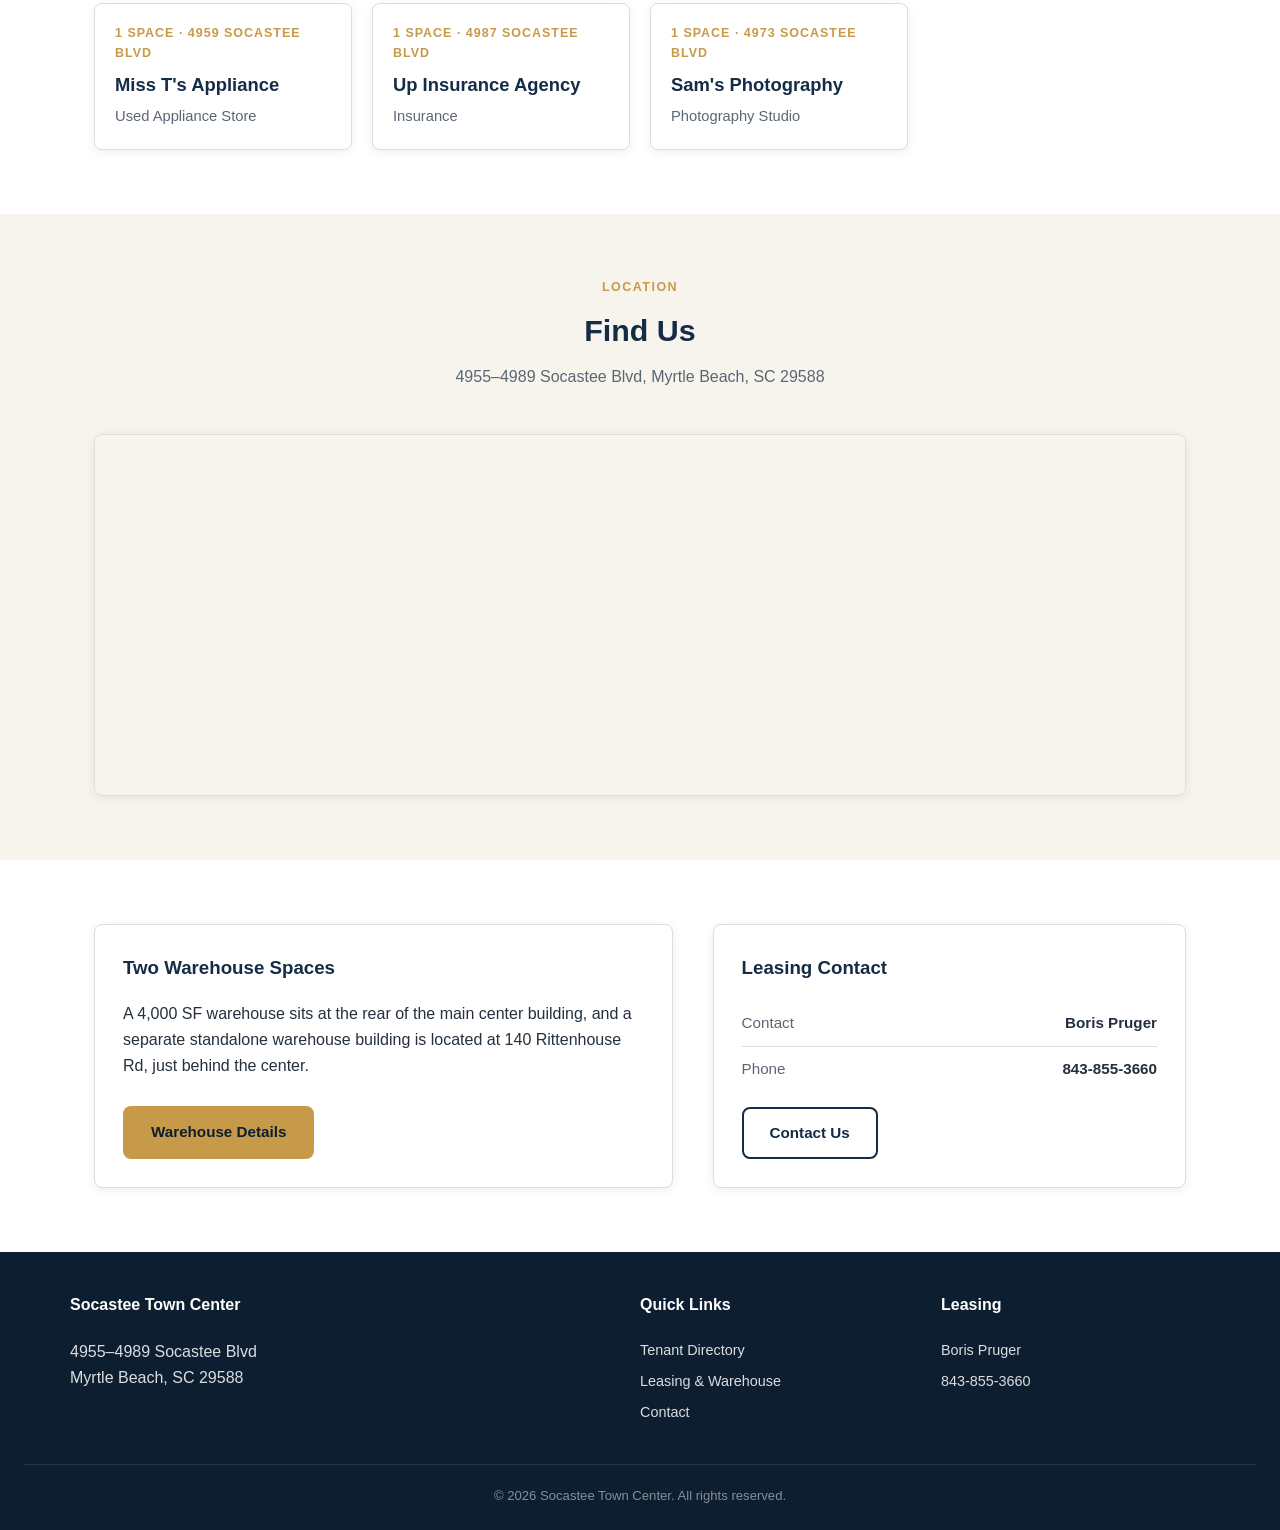
==== commit 01f6e5f2: "Update retail space count to 15 and detail the two available spaces with square footage" ====
--- a/index.html
+++ b/index.html
@@ -47,7 +47,7 @@
     </div>
     <div class="facts-grid">
       <div class="fact-card">
-        <div class="fact-number">17</div>
+        <div class="fact-number">15</div>
         <div class="fact-label">Retail Spaces</div>
       </div>
       <div class="fact-card">
@@ -59,8 +59,11 @@
         <div class="fact-label">Warehouse Spaces</div>
       </div>
       <a href="contact.html" class="fact-card fact-card--link" style="border: 2px solid var(--gold); background:#fdf8ec;">
-        <div class="fact-number">2</div>
-        <div class="fact-label">Spaces Available</div>
+        <div class="fact-number" style="font-size:1.3rem;">Space Available</div>
+        <div class="fact-label" style="margin-top:10px; line-height:1.6;">
+          1 Inline (&sim;1,200 SF)<br>
+          1 Warehouse (&sim;4,000 SF)
+        </div>
       </a>
     </div>
   </div>
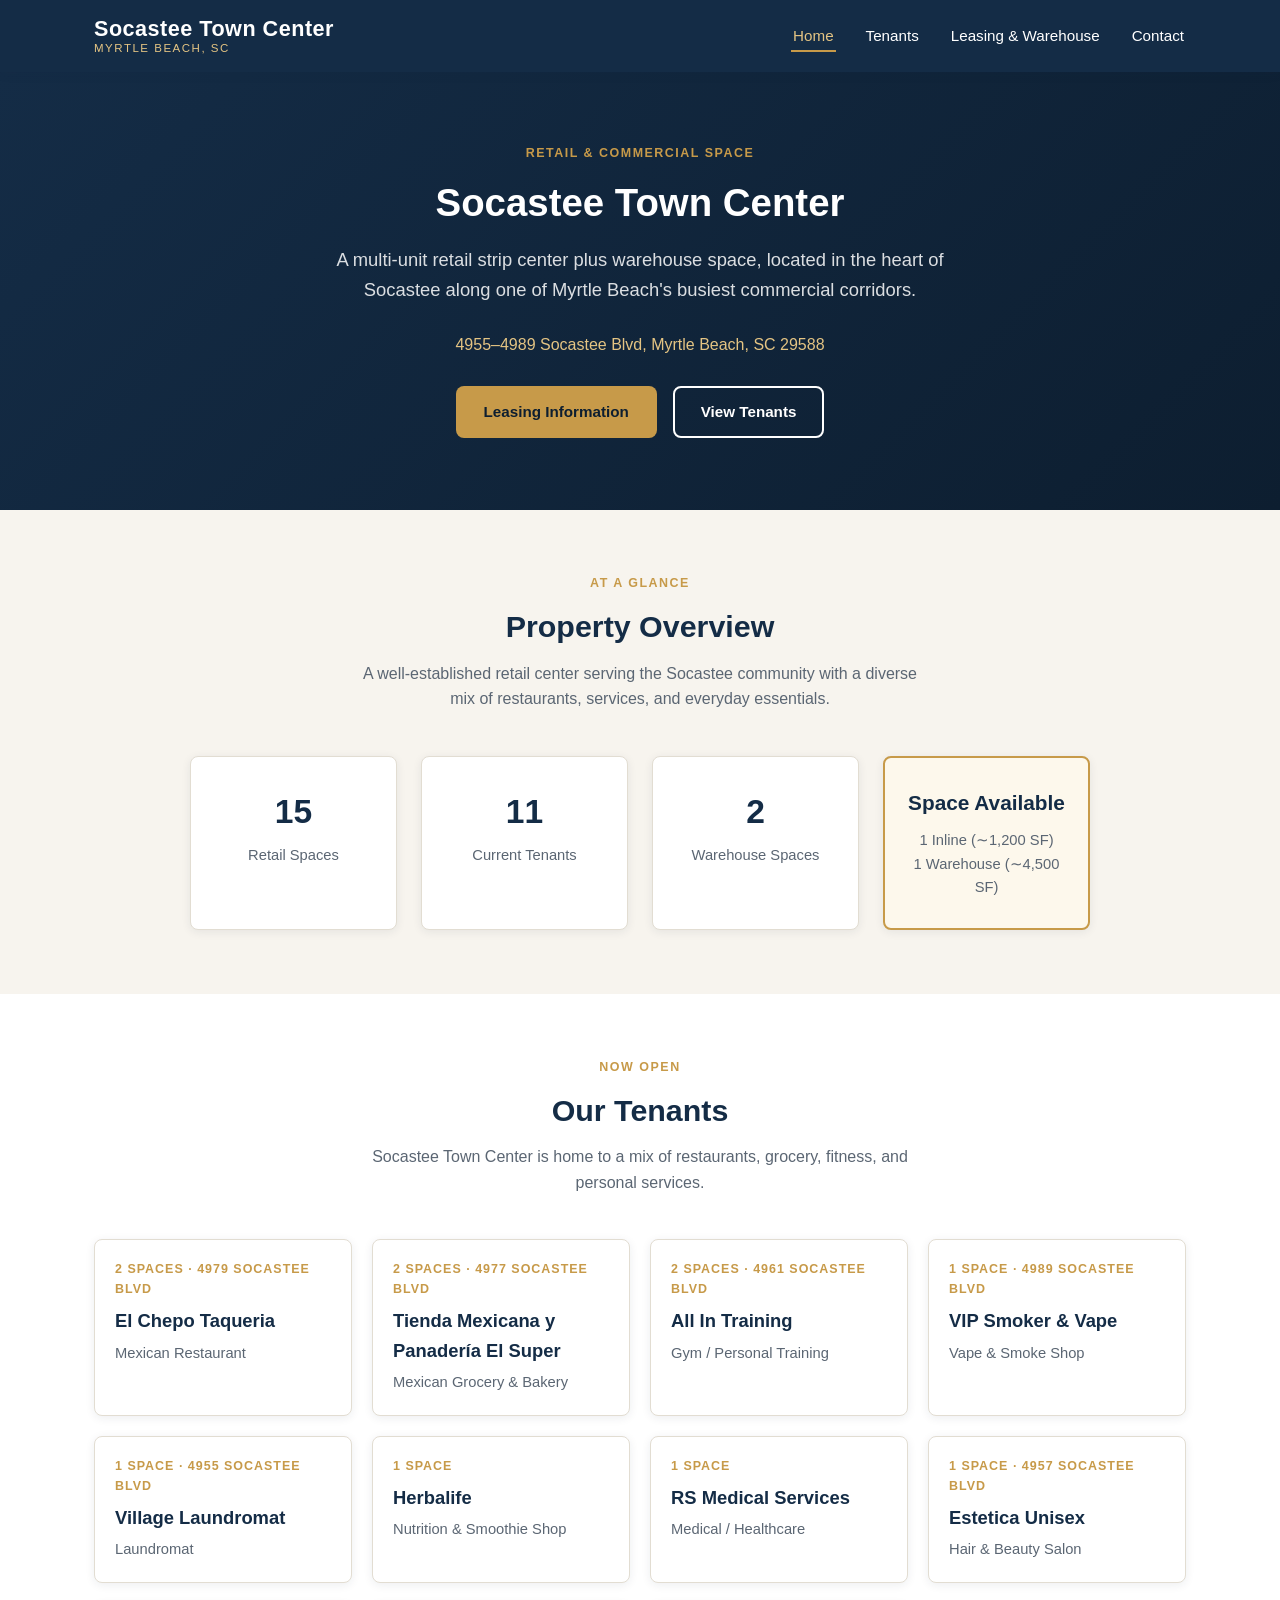
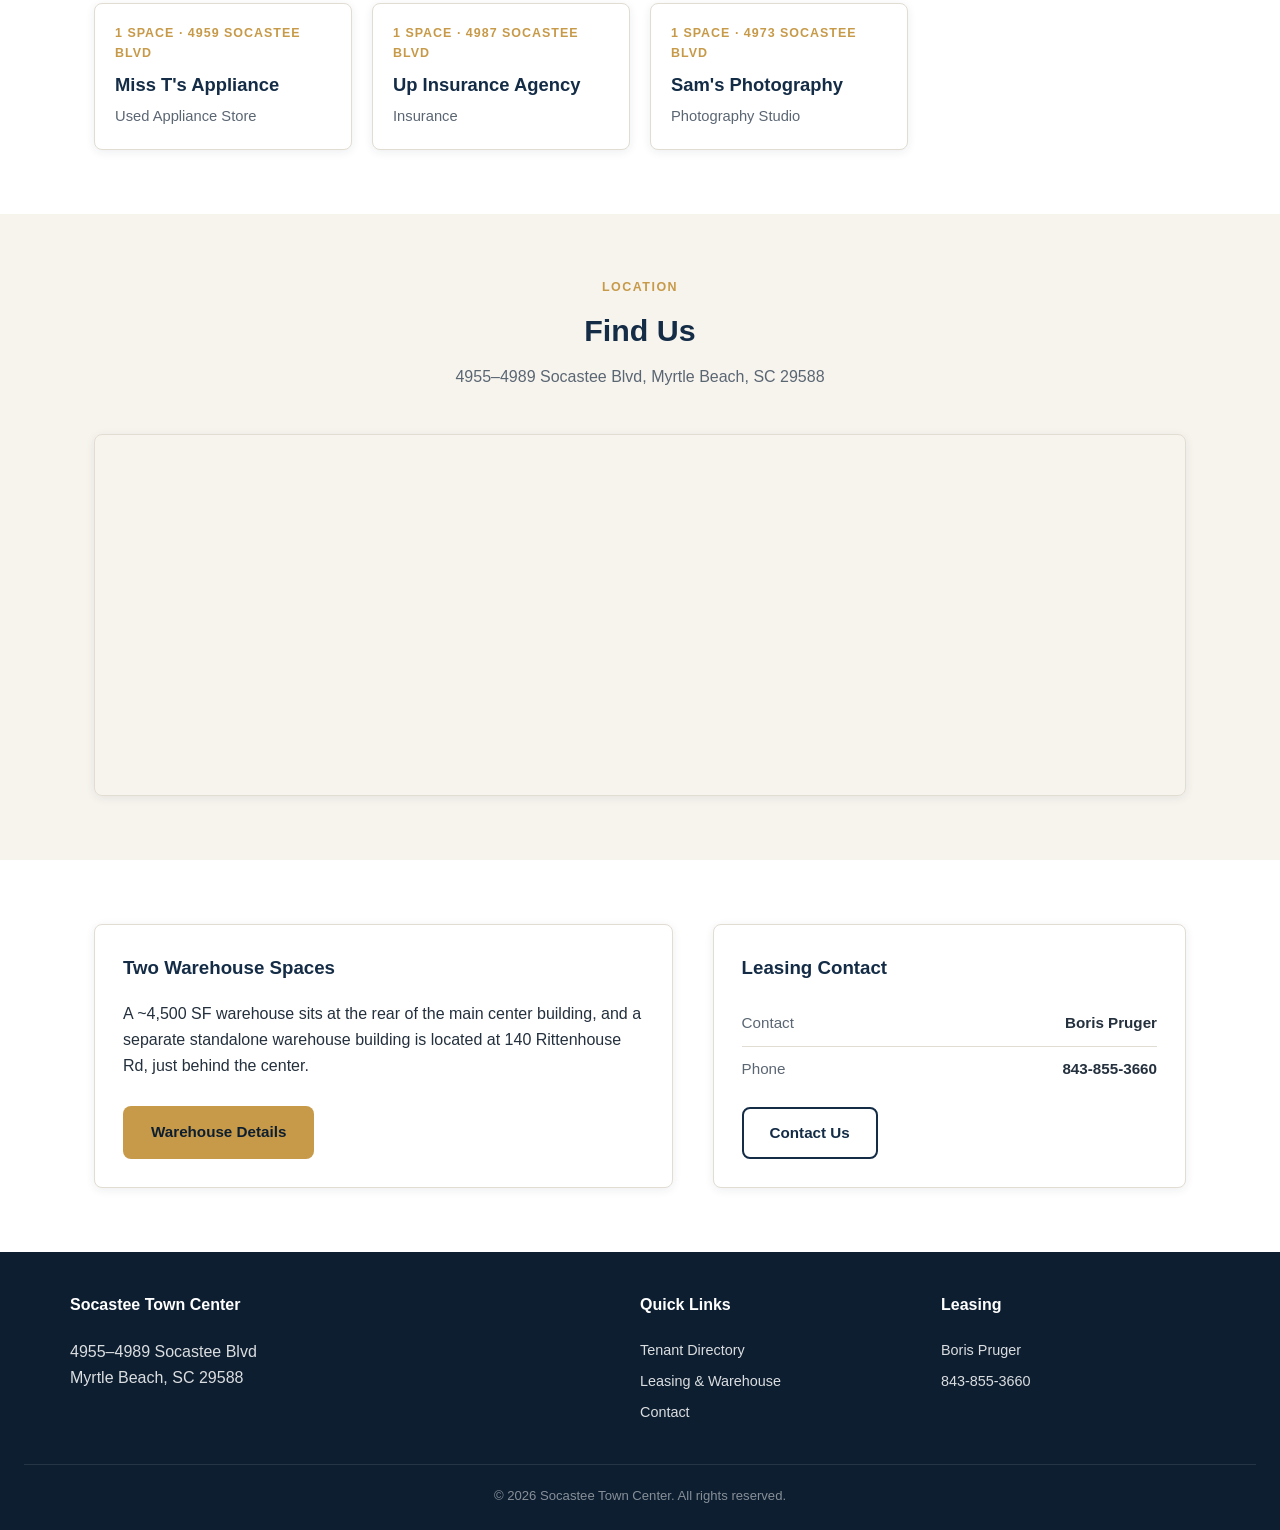
==== commit c7e9a8c9: "Update in-center warehouse size to ~4,500 SF" ====
--- a/index.html
+++ b/index.html
@@ -62,7 +62,7 @@
         <div class="fact-number" style="font-size:1.3rem;">Space Available</div>
         <div class="fact-label" style="margin-top:10px; line-height:1.6;">
           1 Inline (&sim;1,200 SF)<br>
-          1 Warehouse (&sim;4,000 SF)
+          1 Warehouse (&sim;4,500 SF)
         </div>
       </a>
     </div>
@@ -159,7 +159,7 @@
     <div class="info-split">
       <div class="info-card">
         <h3>Two Warehouse Spaces</h3>
-        <p>A 4,000 SF warehouse sits at the rear of the main center building, and a separate standalone warehouse building is located at 140 Rittenhouse Rd, just behind the center.</p>
+        <p>A ~4,500 SF warehouse sits at the rear of the main center building, and a separate standalone warehouse building is located at 140 Rittenhouse Rd, just behind the center.</p>
         <a href="leasing.html" class="btn btn-gold" style="margin-top:12px;">Warehouse Details</a>
       </div>
       <div class="info-card">
